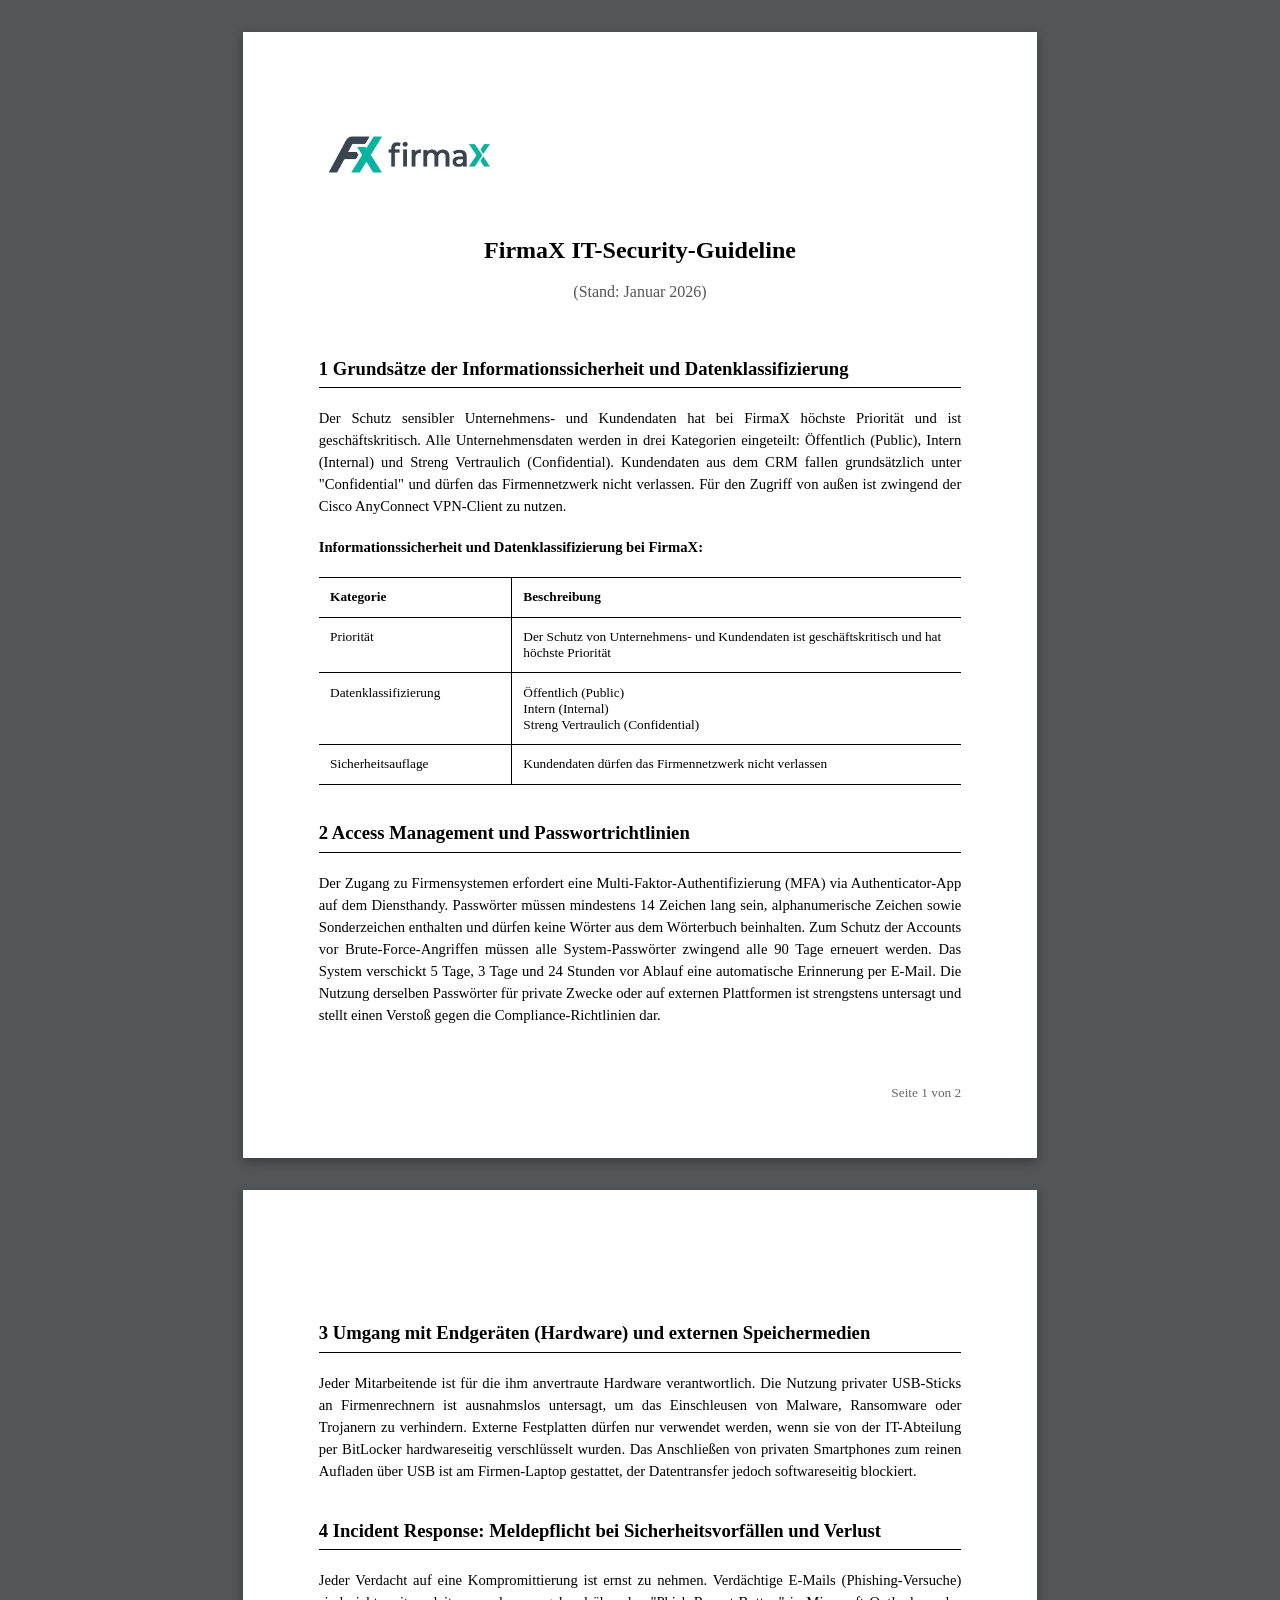
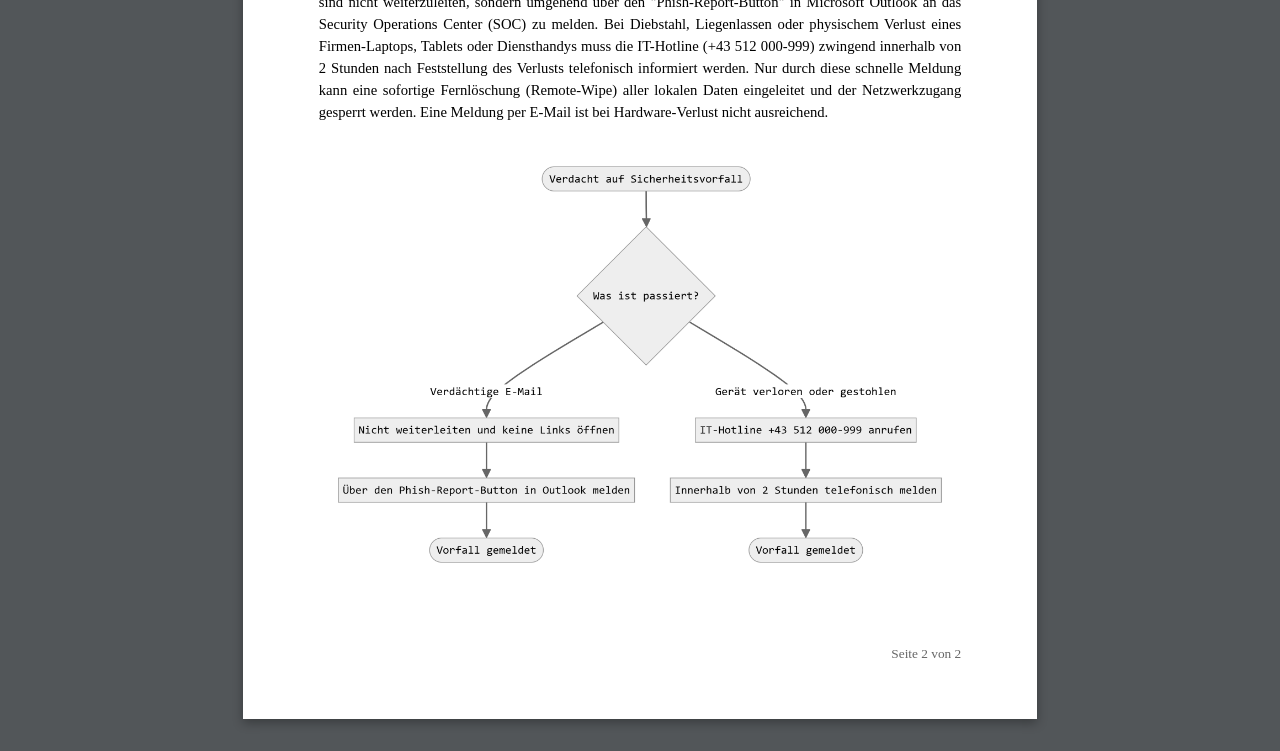
==== doc1_it-security.html @ 248b7d9a "Integrate 6-task logic and HTML document conversion" ====
<!DOCTYPE html>
<html lang="de">

<head>
    <meta charset="UTF-8">
    <meta name="viewport" content="width=device-width, initial-scale=1.0">
    <title>FirmaX IT-Security-Guideline.pdf</title>
    <link rel="stylesheet" href="mock-pdf.css">
</head>

<body class="pdf-viewer">

    <div class="pdf-page">
        <img src="img/logo firmax teal.png" alt="FirmaX Logo" class="pdf-logo">
        <h1>FirmaX IT-Security-Guideline</h1>
        <div class="subtitle">(Stand: Januar 2026)</div>

        <h2>1 Grundsätze der Informationssicherheit und Datenklassifizierung</h2>
        <p>Der Schutz sensibler Unternehmens- und Kundendaten hat bei FirmaX höchste Priorität und ist
            geschäftskritisch. Alle Unternehmensdaten werden in drei Kategorien eingeteilt: Öffentlich (Public), Intern
            (Internal) und Streng Vertraulich (Confidential). Kundendaten aus dem CRM fallen grundsätzlich unter
            "Confidential" und dürfen das Firmennetzwerk nicht verlassen. Für den Zugriff von außen ist zwingend der
            Cisco AnyConnect VPN-Client zu nutzen.</p>

        <p><strong>Informationssicherheit und Datenklassifizierung bei FirmaX:</strong></p>
        <table>
            <thead>
                <tr>
                    <th
                        style="border-right: 1px solid #000; border-left: none; border-top: 1px solid #000; border-bottom: 1px solid #000; width: 30%; background: none;">
                        Kategorie</th>
                    <th
                        style="border-left: none; border-right: none; border-top: 1px solid #000; border-bottom: 1px solid #000; background: none;">
                        Beschreibung</th>
                </tr>
            </thead>
            <tbody>
                <tr>
                    <td style="border-right: 1px solid #000; border-left: none; border-bottom: 1px solid #000;">
                        Priorität</td>
                    <td style="border-left: none; border-right: none; border-bottom: 1px solid #000;">Der Schutz von
                        Unternehmens- und Kundendaten ist geschäftskritisch und hat höchste Priorität</td>
                </tr>
                <tr>
                    <td style="border-right: 1px solid #000; border-left: none; border-bottom: 1px solid #000;">
                        Datenklassifizierung</td>
                    <td style="border-left: none; border-right: none; border-bottom: 1px solid #000;">Öffentlich
                        (Public)<br>Intern (Internal)<br>Streng Vertraulich (Confidential)</td>
                </tr>
                <tr>
                    <td style="border-right: 1px solid #000; border-left: none; border-bottom: 1px solid #000;">
                        Sicherheitsauflage</td>
                    <td style="border-left: none; border-right: none; border-bottom: 1px solid #000;">Kundendaten dürfen
                        das Firmennetzwerk nicht verlassen</td>
                </tr>
            </tbody>
        </table>

        <h2>2 Access Management und Passwortrichtlinien</h2>
        <p>Der Zugang zu Firmensystemen erfordert eine Multi-Faktor-Authentifizierung (MFA) via Authenticator-App auf
            dem Diensthandy. Passwörter müssen mindestens 14 Zeichen lang sein, alphanumerische Zeichen sowie
            Sonderzeichen enthalten und dürfen keine Wörter aus dem Wörterbuch beinhalten. Zum Schutz der Accounts vor
            Brute-Force-Angriffen müssen alle System-Passwörter zwingend alle 90 Tage erneuert werden. Das System
            verschickt 5 Tage, 3 Tage und 24 Stunden vor Ablauf eine automatische Erinnerung per E-Mail. Die Nutzung
            derselben Passwörter für private Zwecke oder auf externen Plattformen ist strengstens untersagt und stellt
            einen Verstoß gegen die Compliance-Richtlinien dar.</p>

        <div class="pdf-footer">Seite 1 von 2</div>
    </div>

    <div class="pdf-page">
        <h2>3 Umgang mit Endgeräten (Hardware) und externen Speichermedien</h2>
        <p>Jeder Mitarbeitende ist für die ihm anvertraute Hardware verantwortlich. Die Nutzung privater USB-Sticks an
            Firmenrechnern ist ausnahmslos untersagt, um das Einschleusen von Malware, Ransomware oder Trojanern zu
            verhindern. Externe Festplatten dürfen nur verwendet werden, wenn sie von der IT-Abteilung per BitLocker
            hardwareseitig verschlüsselt wurden. Das Anschließen von privaten Smartphones zum reinen Aufladen über USB
            ist am Firmen-Laptop gestattet, der Datentransfer jedoch softwareseitig blockiert.</p>

        <h2>4 Incident Response: Meldepflicht bei Sicherheitsvorfällen und Verlust</h2>
        <p>Jeder Verdacht auf eine Kompromittierung ist ernst zu nehmen. Verdächtige E-Mails (Phishing-Versuche) sind
            nicht weiterzuleiten, sondern umgehend über den "Phish-Report-Button" in Microsoft Outlook an das Security
            Operations Center (SOC) zu melden. Bei Diebstahl, Liegenlassen oder physischem Verlust eines Firmen-Laptops,
            Tablets oder Diensthandys muss die IT-Hotline (+43 512 000-999) zwingend innerhalb von 2 Stunden nach
            Feststellung des Verlusts telefonisch informiert werden. Nur durch diese schnelle Meldung kann eine
            sofortige Fernlöschung (Remote-Wipe) aller lokalen Daten eingeleitet und der Netzwerkzugang gesperrt werden.
            Eine Meldung per E-Mail ist bei Hardware-Verlust nicht ausreichend.</p>

        <div class="pdf-image-placeholder" style="border: none; background: transparent;">
            <img src="img/Incident Response.png" id="img-incident-response"
                alt="Prozessablauf: Meldung von Sicherheitsvorfällen" style="display: block; width: 100%;">
        </div>

        <div class="pdf-footer">Seite 2 von 2</div>
    </div>

</body>

</html>
---- mock-pdf.css ----
body.pdf-viewer {
    background-color: #525659;
    margin: 0;
    padding: 2rem 0;
    display: flex;
    flex-direction: column;
    align-items: center;
    font-family: Arial, sans-serif;
    min-height: 100vh;
}

.pdf-page {
    background: white;
    width: 210mm;
    min-height: 297mm;
    padding: 25mm 20mm 30mm 20mm;
    margin-bottom: 2rem;
    box-shadow: 0 4px 10px rgba(0, 0, 0, 0.3);
    font-family: 'Times New Roman', Times, serif;
    color: #000;
    box-sizing: border-box;
    position: relative;
}

.pdf-footer {
    position: absolute;
    bottom: 15mm;
    right: 20mm;
    font-size: 10pt;
    color: #666;
}

.pdf-page:last-child {
    margin-bottom: 0;
}

/* Typography matching standard corporate guidelines */
.pdf-logo {
    display: block;
    max-width: 180px;
    max-height: 60px;
    margin-bottom: 15mm;
}

.pdf-page h1 {
    font-size: 18pt;
    text-align: center;
    margin-bottom: 5mm;
    font-weight: bold;
}

.pdf-page .subtitle {
    text-align: center;
    font-size: 12pt;
    margin-bottom: 15mm;
    color: #555;
}

.pdf-page h2 {
    font-size: 14pt;
    margin-top: 10mm;
    margin-bottom: 5mm;
    border-bottom: 1px solid #000;
    padding-bottom: 2mm;
}

.pdf-page p {
    font-size: 11pt;
    line-height: 1.5;
    margin-bottom: 5mm;
    text-align: justify;
}

.pdf-page table {
    width: 100%;
    border-collapse: collapse;
    margin-top: 5mm;
    margin-bottom: 5mm;
    font-size: 10pt;
}

.pdf-page th, .pdf-page td {
    border: 1px solid #000;
    padding: 3mm;
    text-align: left;
    vertical-align: top;
}

.pdf-page th {
    background-color: #f0f0f0;
    font-weight: bold;
}

.pdf-image-placeholder {
    width: 100%;
    min-height: 250px;
    background-color: #f8fafc;
    border: 2px dashed #9ca3af;
    display: flex;
    justify-content: center;
    align-items: center;
    color: #64748b;
    font-family: Arial, sans-serif;
    font-size: 10pt;
    margin: 10mm 0;
    position: relative;
    overflow: hidden;
}

.pdf-image-placeholder img {
    max-width: 100%;
    max-height: 100%;
    object-fit: contain;
    display: none; /* Hide real img initially */
}
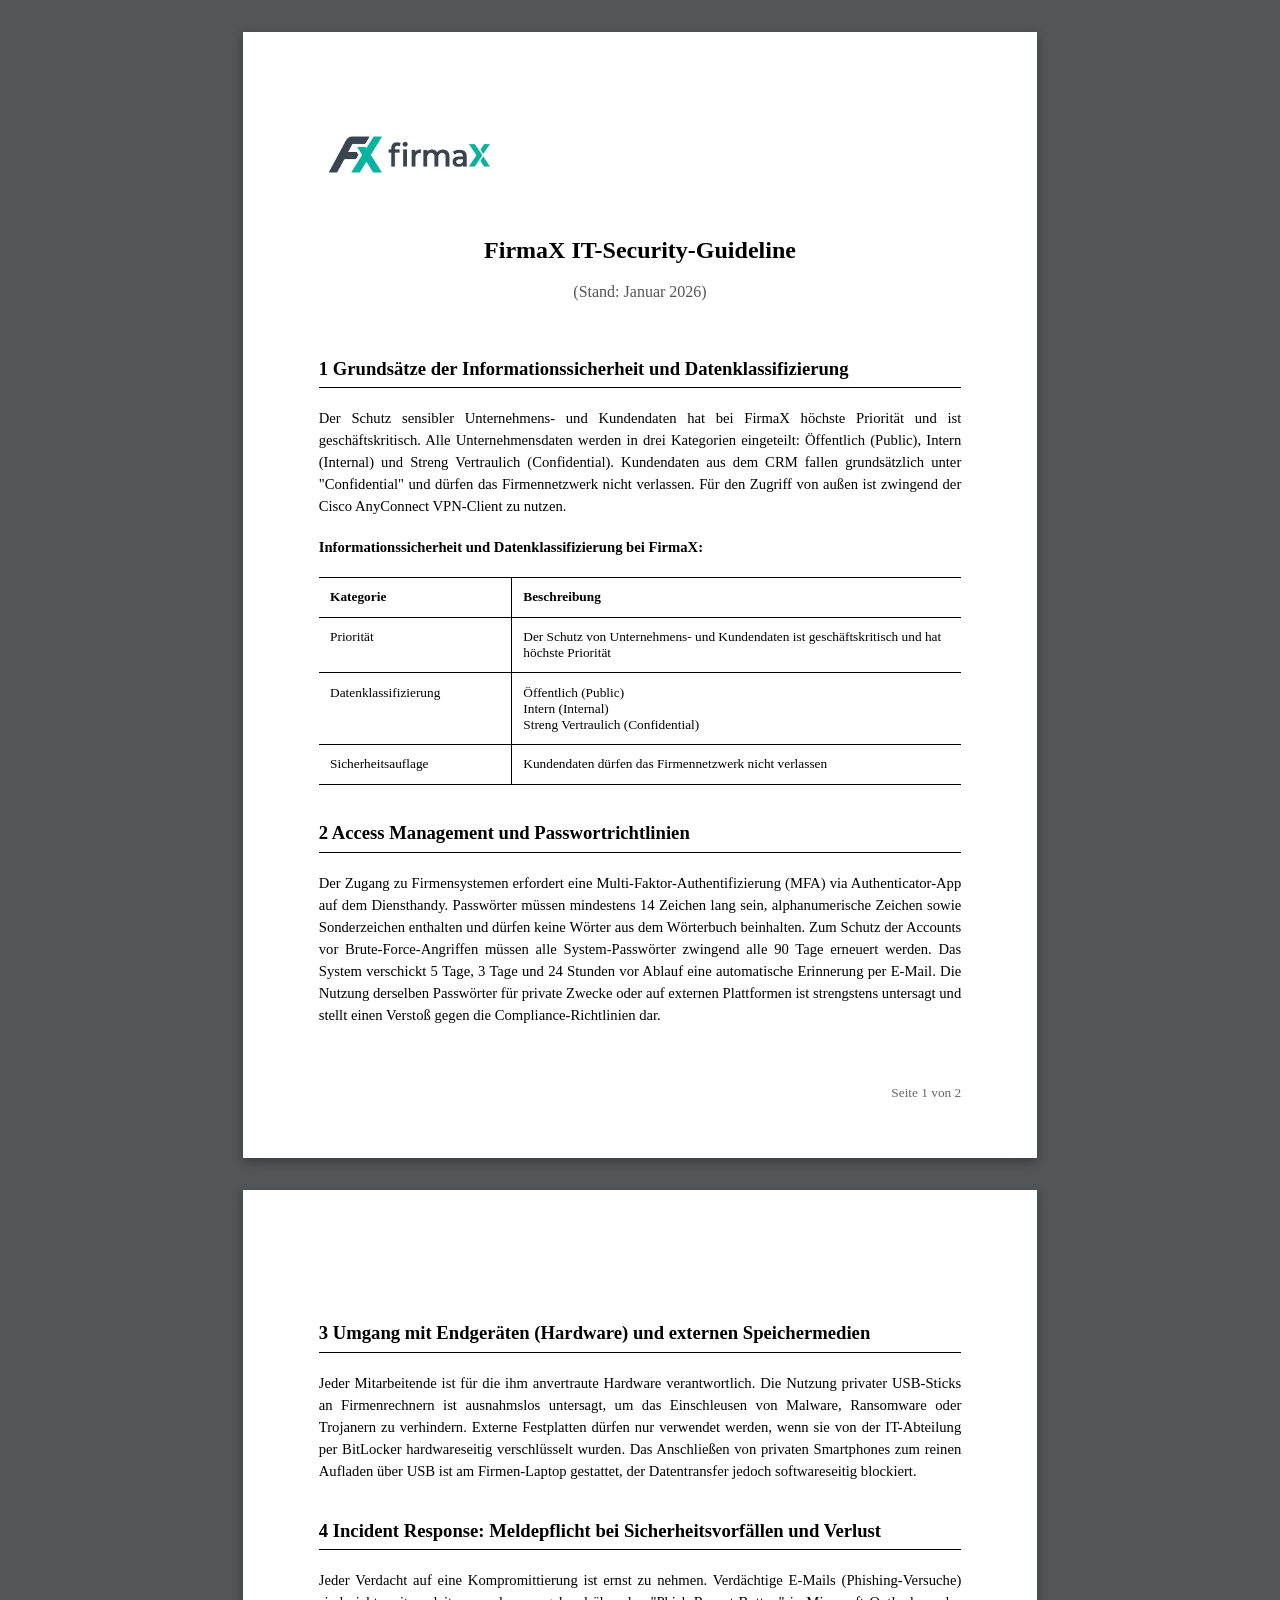
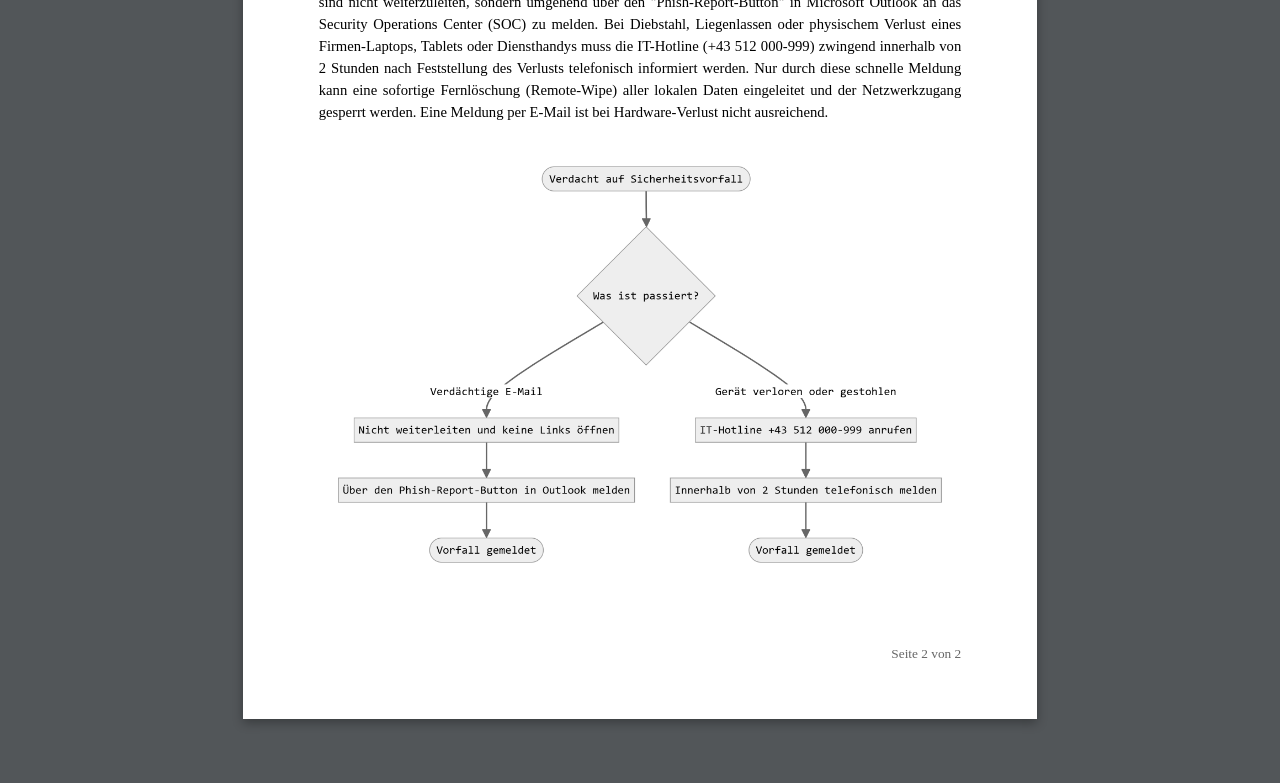
==== commit e22cc106: "Enhance tracking and custom highlight for all three Source Documents. Added task_answers_log Supabas" ====
--- a/doc1_it-security.html
+++ b/doc1_it-security.html
@@ -59,11 +59,11 @@
         <h2>2 Access Management und Passwortrichtlinien</h2>
         <p>Der Zugang zu Firmensystemen erfordert eine Multi-Faktor-Authentifizierung (MFA) via Authenticator-App auf
             dem Diensthandy. Passwörter müssen mindestens 14 Zeichen lang sein, alphanumerische Zeichen sowie
-            Sonderzeichen enthalten und dürfen keine Wörter aus dem Wörterbuch beinhalten. Zum Schutz der Accounts vor
+            Sonderzeichen enthalten und dürfen keine Wörter aus dem Wörterbuch beinhalten. <span id="highlight-task-3">Zum Schutz der Accounts vor
             Brute-Force-Angriffen müssen alle System-Passwörter zwingend alle 90 Tage erneuert werden. Das System
             verschickt 5 Tage, 3 Tage und 24 Stunden vor Ablauf eine automatische Erinnerung per E-Mail. Die Nutzung
             derselben Passwörter für private Zwecke oder auf externen Plattformen ist strengstens untersagt und stellt
-            einen Verstoß gegen die Compliance-Richtlinien dar.</p>
+            einen Verstoß gegen die Compliance-Richtlinien dar.</span></p>
 
         <div class="pdf-footer">Seite 1 von 2</div>
     </div>
@@ -77,11 +77,11 @@
             ist am Firmen-Laptop gestattet, der Datentransfer jedoch softwareseitig blockiert.</p>
 
         <h2>4 Incident Response: Meldepflicht bei Sicherheitsvorfällen und Verlust</h2>
-        <p>Jeder Verdacht auf eine Kompromittierung ist ernst zu nehmen. Verdächtige E-Mails (Phishing-Versuche) sind
+        <p><span id="highlight-task-4">Jeder Verdacht auf eine Kompromittierung ist ernst zu nehmen. Verdächtige E-Mails (Phishing-Versuche) sind
             nicht weiterzuleiten, sondern umgehend über den "Phish-Report-Button" in Microsoft Outlook an das Security
             Operations Center (SOC) zu melden. Bei Diebstahl, Liegenlassen oder physischem Verlust eines Firmen-Laptops,
             Tablets oder Diensthandys muss die IT-Hotline (+43 512 000-999) zwingend innerhalb von 2 Stunden nach
-            Feststellung des Verlusts telefonisch informiert werden. Nur durch diese schnelle Meldung kann eine
+            Feststellung des Verlusts telefonisch informiert werden.</span> Nur durch diese schnelle Meldung kann eine
             sofortige Fernlöschung (Remote-Wipe) aller lokalen Daten eingeleitet und der Netzwerkzugang gesperrt werden.
             Eine Meldung per E-Mail ist bei Hardware-Verlust nicht ausreichend.</p>
 
@@ -93,6 +93,28 @@
         <div class="pdf-footer">Seite 2 von 2</div>
     </div>
 
+    <script>
+        window.addEventListener('message', (event) => {
+            if (event.data && event.data.type === 'apply_highlight') {
+                document.querySelectorAll('.custom-highlight').forEach(el => el.classList.remove('custom-highlight'));
+                const targetEl = document.getElementById(event.data.taskId);
+                if (targetEl) {
+                    targetEl.classList.add('custom-highlight');
+                    setTimeout(() => targetEl.scrollIntoView({ behavior: 'smooth', block: 'center' }), 100);
+                }
+            }
+        });
+
+        window.addEventListener('DOMContentLoaded', () => {
+            if (window.location.hash && window.location.hash.startsWith('#highlight-task-')) {
+                const targetEl = document.getElementById(window.location.hash.substring(1));
+                if (targetEl) {
+                    targetEl.classList.add('custom-highlight');
+                    setTimeout(() => targetEl.scrollIntoView({ behavior: 'smooth', block: 'center' }), 100);
+                }
+            }
+        });
+    </script>
 </body>
 
 </html>
--- a/mock-pdf.css
+++ b/mock-pdf.css
@@ -113,3 +113,11 @@
     object-fit: contain;
     display: none; /* Hide real img initially */
 }
+
+/* Highlight class for Task Responses */
+.custom-highlight {
+    background-color: rgba(255, 255, 0, 0.4);
+    transition: background-color 0.5s ease;
+    border-radius: 3px;
+    padding: 2px 0;
+}
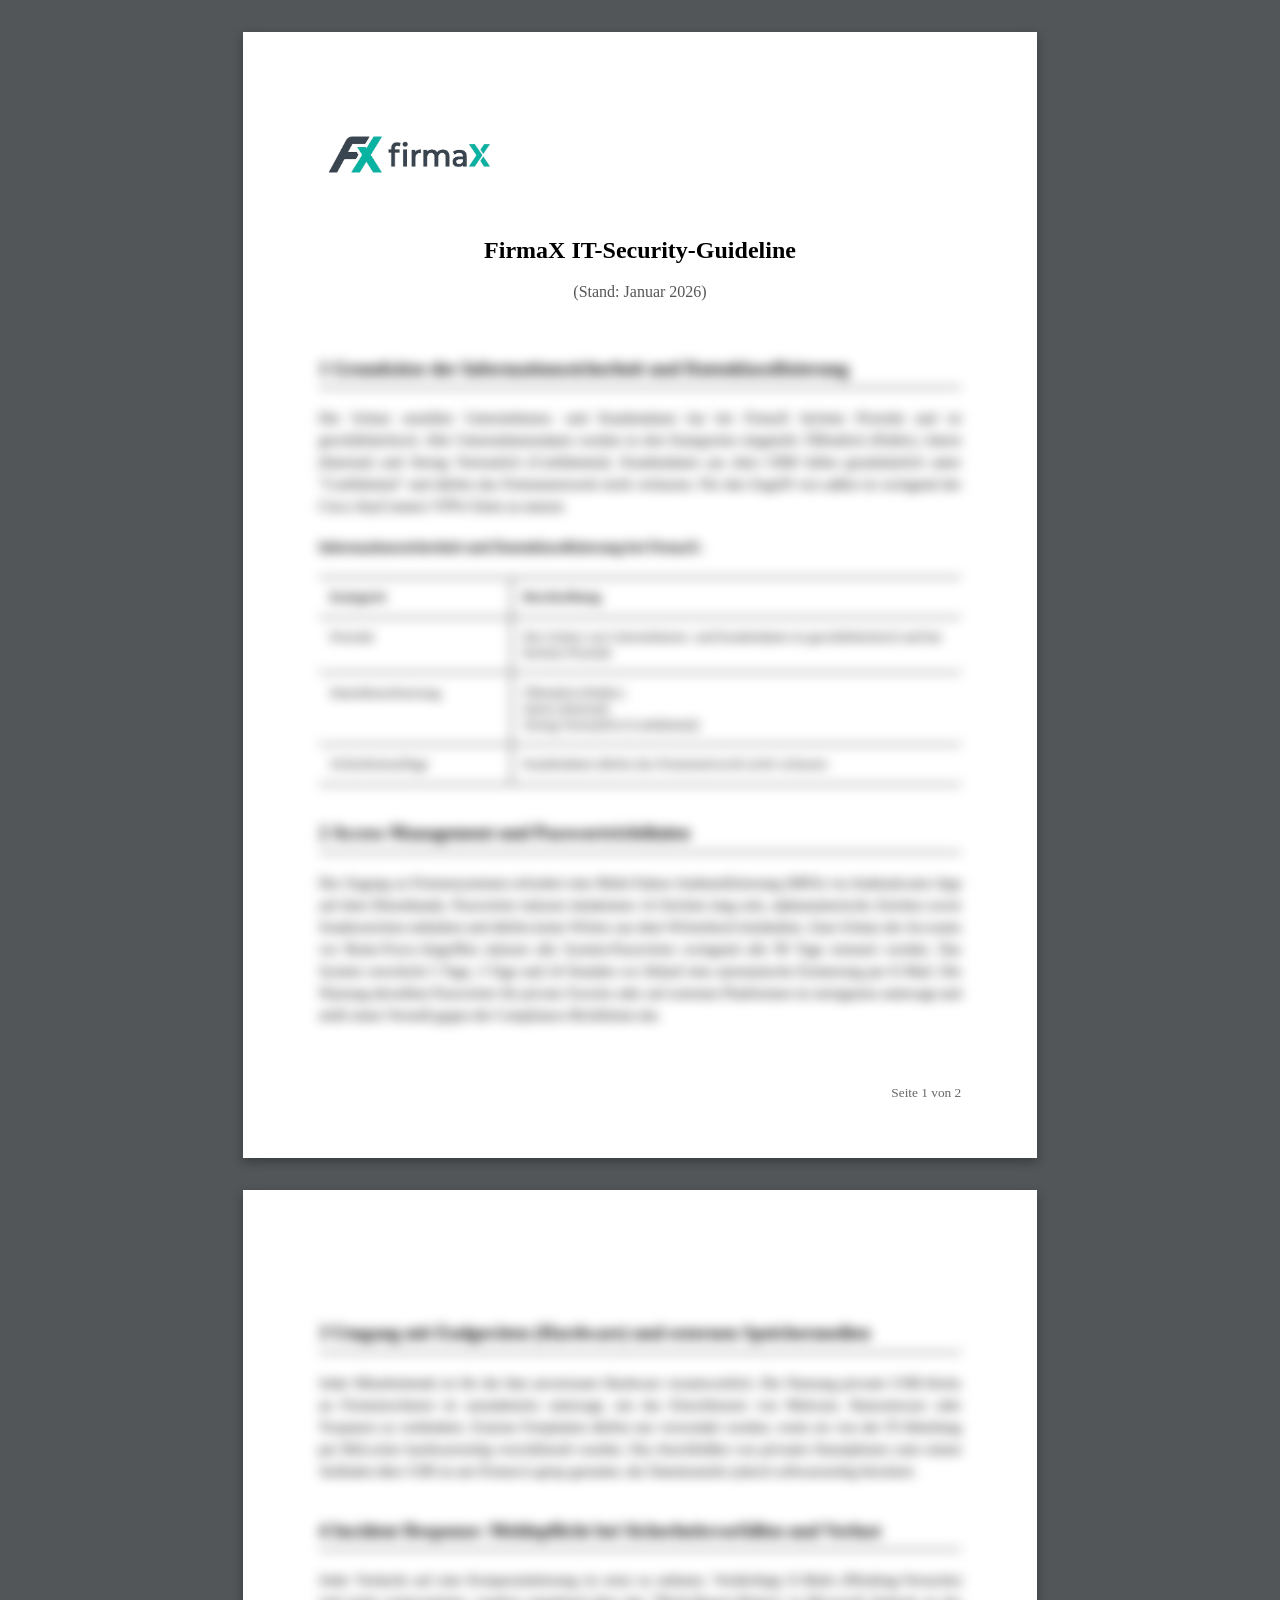
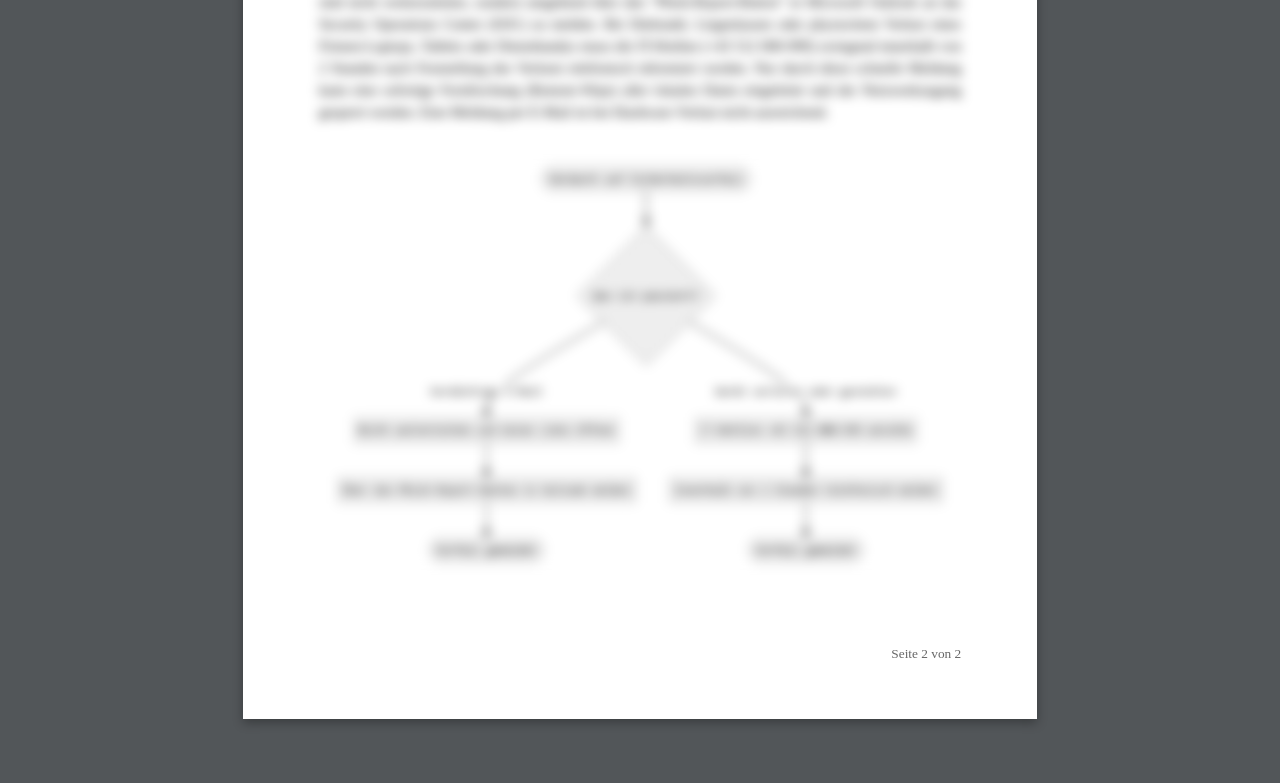
==== commit 087fd1cd: "Refactor tracking logic: aggregate hover duration to interaction_logs and fix telemetry from detache" ====
--- a/doc1_it-security.html
+++ b/doc1_it-security.html
@@ -106,6 +106,7 @@
         });
 
         window.addEventListener('DOMContentLoaded', () => {
+            // 1. Highlight specific text if deep-linked
             if (window.location.hash && window.location.hash.startsWith('#highlight-task-')) {
                 const targetEl = document.getElementById(window.location.hash.substring(1));
                 if (targetEl) {
@@ -113,6 +114,44 @@
                     setTimeout(() => targetEl.scrollIntoView({ behavior: 'smooth', block: 'center' }), 100);
                 }
             }
+            // 2. Apply interactive blur effect to all semantic content blocks
+            const trackableElements = document.querySelectorAll('.pdf-page p, .pdf-page h2, .pdf-page table, .pdf-page li, .pdf-image-placeholder');
+            trackableElements.forEach((el) => {
+                el.style.filter = 'blur(6px)';
+                el.style.transition = 'filter 0.2s ease-in-out';
+                el.style.cursor = 'help'; 
+
+                let hoverStart = 0;
+
+                el.addEventListener('mouseenter', () => {
+                    el.style.filter = 'blur(0px)';
+                    if (el.querySelector('[id^="highlight-task-"]') || el.id.startsWith('highlight-task-')) {
+                        hoverStart = Date.now();
+                    }
+                });
+
+                el.addEventListener('mouseleave', () => {
+                    el.style.filter = 'blur(6px)';
+                    if (hoverStart > 0) {
+                        const MathDuration = Date.now() - hoverStart;
+                        const targetNode = el.querySelector('[id^="highlight-task-"]') || el;
+                        const targetId = targetNode.id;
+                        
+                        if (MathDuration > 150 && targetId) {
+                            const targetWindow = (window.opener && window.opener !== window) ? window.opener : (window.parent !== window ? window.parent : null);
+                            if (targetWindow) {
+                                targetWindow.postMessage({
+                                    type: 'source_tracking_event',
+                                    action: 'target_hover_completed',
+                                    elementId: targetId,
+                                    durationMs: MathDuration
+                                }, '*');
+                            }
+                        }
+                        hoverStart = 0;
+                    }
+                });
+            });
         });
     </script>
 </body>
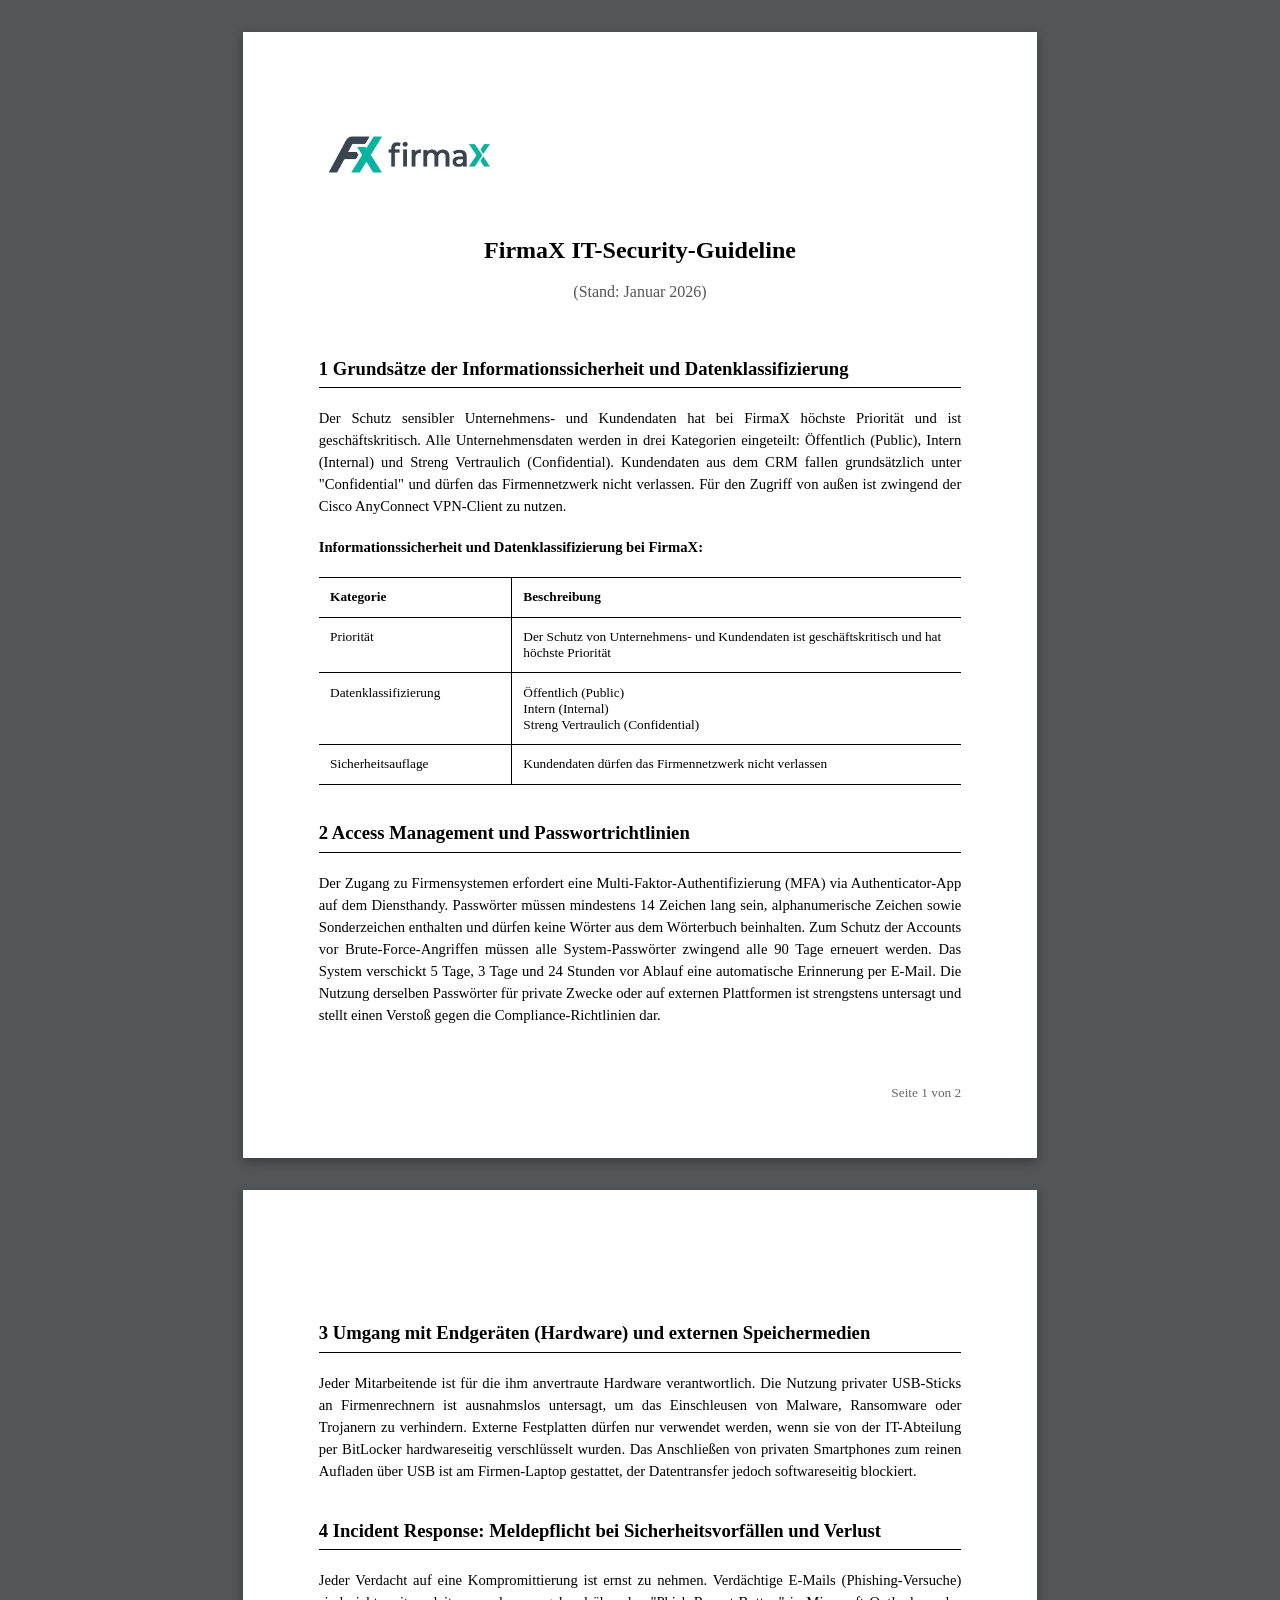
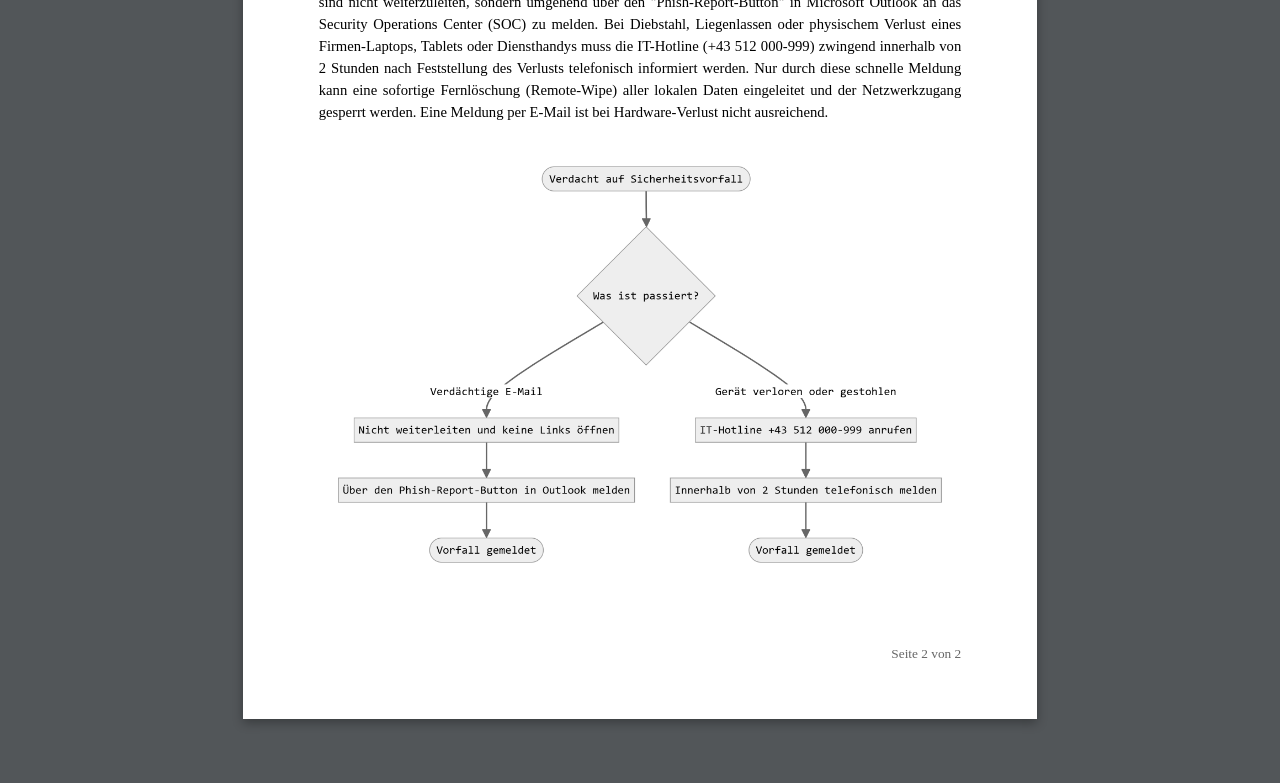
==== commit cca46c14: "feat: implement search attempt logging (Ctrl+F)" ====
--- a/doc1_it-security.html
+++ b/doc1_it-security.html
@@ -105,8 +105,14 @@
             }
         });
 
+        window.addEventListener('keydown', (e) => {
+            if ((e.ctrlKey || e.metaKey) && e.key === 'f') {
+                window.parent.postMessage({ type: 'search_attempt' }, '*');
+            }
+        });
+
         window.addEventListener('DOMContentLoaded', () => {
-            // 1. Highlight specific text if deep-linked
+            // Highlight specific text if deep-linked
             if (window.location.hash && window.location.hash.startsWith('#highlight-task-')) {
                 const targetEl = document.getElementById(window.location.hash.substring(1));
                 if (targetEl) {
@@ -114,44 +120,6 @@
                     setTimeout(() => targetEl.scrollIntoView({ behavior: 'smooth', block: 'center' }), 100);
                 }
             }
-            // 2. Apply interactive blur effect to all semantic content blocks
-            const trackableElements = document.querySelectorAll('.pdf-page p, .pdf-page h2, .pdf-page table, .pdf-page li, .pdf-image-placeholder');
-            trackableElements.forEach((el) => {
-                el.style.filter = 'blur(6px)';
-                el.style.transition = 'filter 0.2s ease-in-out';
-                el.style.cursor = 'help'; 
-
-                let hoverStart = 0;
-
-                el.addEventListener('mouseenter', () => {
-                    el.style.filter = 'blur(0px)';
-                    if (el.querySelector('[id^="highlight-task-"]') || el.id.startsWith('highlight-task-')) {
-                        hoverStart = Date.now();
-                    }
-                });
-
-                el.addEventListener('mouseleave', () => {
-                    el.style.filter = 'blur(6px)';
-                    if (hoverStart > 0) {
-                        const MathDuration = Date.now() - hoverStart;
-                        const targetNode = el.querySelector('[id^="highlight-task-"]') || el;
-                        const targetId = targetNode.id;
-                        
-                        if (MathDuration > 150 && targetId) {
-                            const targetWindow = (window.opener && window.opener !== window) ? window.opener : (window.parent !== window ? window.parent : null);
-                            if (targetWindow) {
-                                targetWindow.postMessage({
-                                    type: 'source_tracking_event',
-                                    action: 'target_hover_completed',
-                                    elementId: targetId,
-                                    durationMs: MathDuration
-                                }, '*');
-                            }
-                        }
-                        hoverStart = 0;
-                    }
-                });
-            });
         });
     </script>
 </body>
